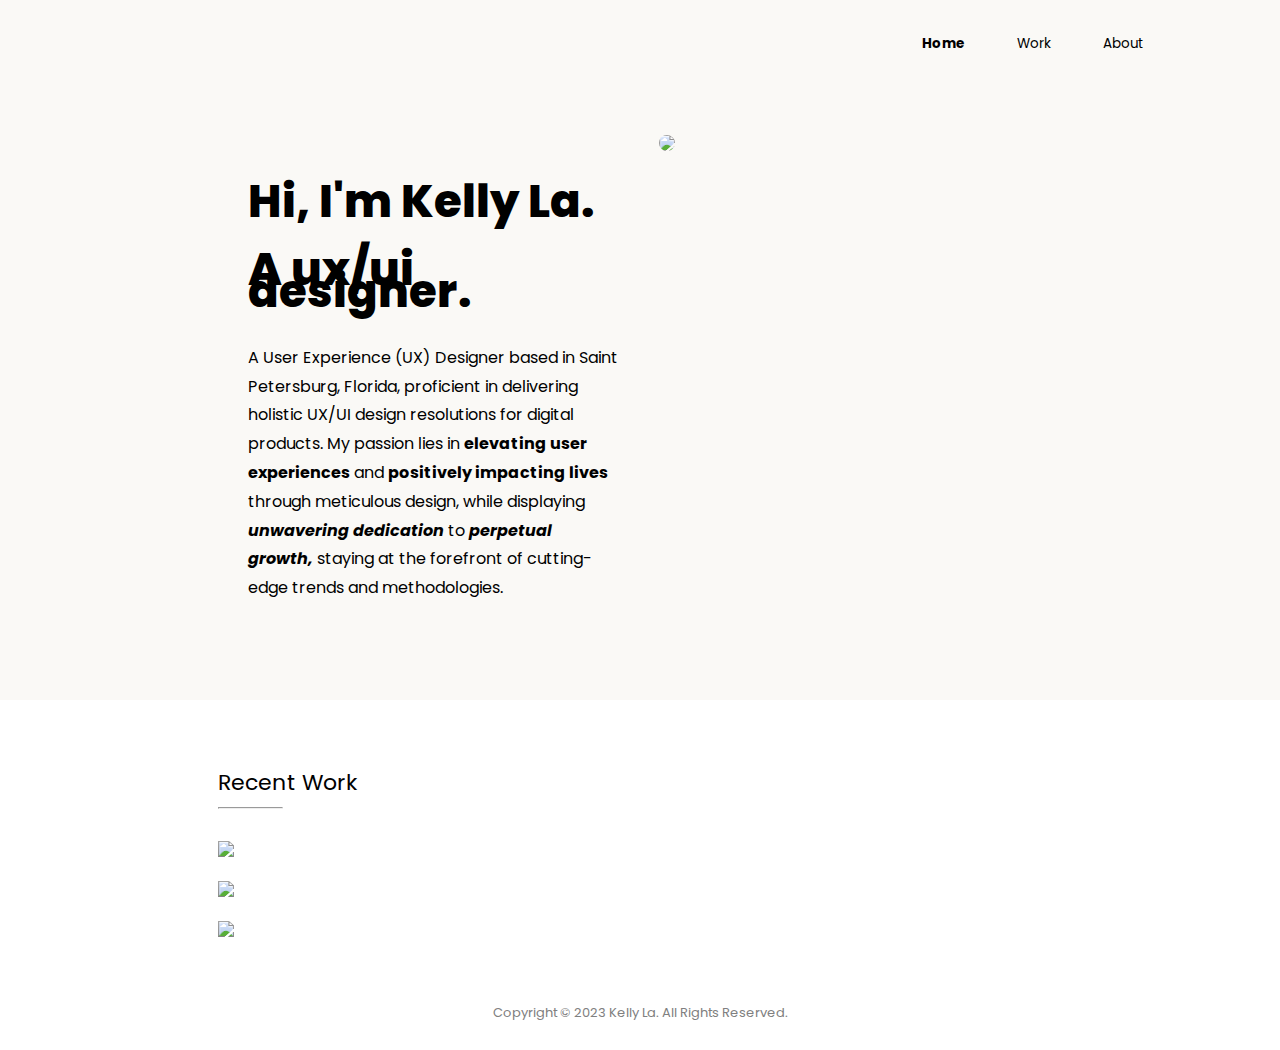
==== index.html @ 286814a4 "Add files via upload" ====
<!DOCTYPE html>
<html>
<head>
<title>W3.CSS Template</title>
<meta charset="UTF-8">
<meta name="viewport" content="width=device-width, initial-scale=1">

<script type="text/javascript" src="javascript.js"></script>
<link rel="preconnect" href="https://fonts.googleapis.com">
<link rel="preconnect" href="https://fonts.gstatic.com" crossorigin>
<link href="https://fonts.googleapis.com/css2?family=Poppins:ital,wght@0,200;0,300;0,400;0,500;0,600;1,200;1,300;1,400;1,500;1,600&display=swap" rel="stylesheet">

<link rel="stylesheet" type="text/css" href="styles/index.css"> </head>

<body>


<div class="containerImagecoverImage">


  <body style="background-color:white;">

    <div class="navbar">

      <div class="hover1">
      <a href="aboutMe.html">About</a>
      </div>

      <div class="dropdown">

        <button class="dropbtn">Work


          <i class="fa fa-caret-down"></i>
        </button>
        <div class="dropdown-content">
          <a href="finscanSetup.html">FinScan Premium Setup</a>
          <a href="finscanReports.html">FinScan Premium Reports</a>
          <a href="evently.html">Evently App</a>
        </div>
      </div>
      <div class="hover1">
        <a href="index.html"><b>Home</b></a>
      </div>
    </div>


    <div class="flex-parent-element">
      <div class="flex-child-element magenta">


        <h2 class="subheading">Hi, I'm Kelly La.<br><br><br>A ux/ui designer.

          <p class="describe">A User Experience (UX) Designer based in Saint Petersburg, Florida, proficient in delivering holistic UX/UI design resolutions for digital products. My passion lies in <strong>elevating user experiences</strong> and <strong>positively impacting lives</strong> through meticulous design, while displaying <i><b>unwavering dedication</i></b> to <b><i>perpetual growth,</i></b> staying at the forefront of cutting-edge trends and methodologies.

          </p></h2>




      </div>

<br><br>
      <div class="flex-child-element green">
        <div class="container">
          <br><br>
          <div class="box">

            <img class="logo" src="images/circle.jpg"></img>



          </div>


      </div>
    </div>
    </div>


</div>

<!-- <section> -->

<div id="eventlySection" >



<br><br>
<!-- <img src="images/project1_overview.jpg"></img> -->
<div class="flex-parent-element2">
  <div class="flex-child-element magenta2">  <div class="ProjectTitle">Recent Work</div>
  <hr style="width:7.5%;text-align:left;margin-left:0">

  <br>

  <a href="finscanSetup.html"> <img class="card" src="images/setup.jpg"></img></a>

  <br>

  <a href="finscanReports.html"> <img class="card" src="images/report.jpg"></img></a>

  <br>

  <a href="evently.html"> <img class="card" src="images/evently.jpg"></img></a>



</div>
</div>

<br><br>
<footer>
  <div class="copyright">Copyright © 2023 Kelly La. All Rights Reserved.</div>

    <div class="socialMedia">

      <a href="https://dribbble.com/kellyla0505/about">
        <img src="images/d.png" alt="">
      </a>


      <a href="mailto:kellyla0505@gmail.com">
        <img src="images/mail.png" alt="">
      </a>

      <a href="https://www.linkedin.com/in/kelly-la-a8170a180/">
        <img src="images/linkedin.png" alt="">
      </a>





    </div>
</footer>










</div>


</div>


</div>

</div>







</div>


















</body>

</html>
---- styles/index.css ----
body{
    margin:0;
    font-family: 'Poppins', sans-serif;
    background-color:#FFFFFF;
    line-height: 1.5;

}

h2.overviewHeading{
    width: 900px;
    margin-left: 20px;


}

div.ProjectTitle{
    font-size: 22px;
    font-weight: light;
}
.parent1 {
    border: 0;
    margin: 0rem;
    padding: 2rem 2rem;
    text-align: center;
  }
  .child1 {
    display: inline-block;
    border: 0;
    padding: 1rem 1rem;

  }

  .flex-parent-element2 {
    display: flex;
    width: 100%;

  }





  .flex-parent-element {
    display: flex;
    width: 100%;
  }

  .flex-child-element {
    flex: 1;

    margin: 18px;
  }

  .flex-child-element:first-child {
    margin-right: 20px;
  }

#eventlySection {
    margin-left: 200px;
    margin-right: 200px;

    justify-content: space-around;
    background-color: white;
}

h2 {
    font-family: 'Poppins',sans-serif;
    font-weight: normal;
    font-size: 13pt;
}

.process{
    height:90%;
    text-align: center;
    display: block;
     margin-left: auto;
    margin-right: auto;
    width: 65%;
}

.existing{
    height:90%;
    text-align: center;
    display: block;
     margin-left: auto;
    margin-right: auto;
    width: 55%;
}

.excel{
    height:100%;
    display: block;
     margin-left: auto;
    margin-right: auto;
    width: 55%;
}

.containerImage {
    position: relative;
    color: black;
    width: 100%;
    height: 100%;
}

.containerImagecoverImage{
  width:100%;
  height:700px;
  background-color: 	#FAF9F6;


}


.middle {
    text-align: center;
    font-family: 'Poppins', sans-serif;
    line-height: 1.5;
}

.coverImage {
    background-color:#000000;
    width: 2000px;
    margin: 0 auto;
    justify-content: space-around;
}

.coverImage1,
.imageCenter {
    display: block;
    margin-left: auto;
    margin-right: auto;
    width: 60%;
}

p.header {
    text-align: center;
    font-family: 'Poppins', sans-serif;
    font-weight: 500;
    font-size: 22px;
}

h2 {
    font-size: 17px;
    color: black;
    font-weight: 500;
}

p {
    font-family: 'Poppins',sans-serif;
    font-size: 10.5pt;
    margin: 20px;
}

.projectDetailH2{
    font-size: 21px;
    color: black;
    margin: 0px;
    font-weight: 600;

}

div.projectDetailsH33{
    font-size: 60pt;
    color: rgb(235, 0, 0);
    margin: 0px;
}

div.projectDetailH33{
    font-size: 14.5px;
    font-style: italic;
    font-weight: 400;
}

b.title{
    font-size: 14px;
    color: rgb(255, 0, 0);
    margin: 15px;
}

b.title2{
    font-size: 14px;
    color:green;
    margin: 15px;
}

p.caption{
    font-size: 14.5px;
    font-weight: 600;
    margin: 22px;
}

p.caption2{
    font-size: 13px;
    color: black;
    margin: 25px;
    font-weight: 300;
}

b.title3:after {
    content: '';
    display: block;
    border-bottom: 2px solid white;
    margin-bottom: -2px;
    max-width: 200px;
  }
.projectDetailH3 {
    font-size: 15pt;
    color: black;
    margin: 20px;
}
.projectDetailsSection {
    margin: 20px;
    background-color: #cce6ff;
}

#targetSection.projectDetailsSubSection{
    background-color: #cce6ff;
}
#challengeSection {
    width: 1300px;
    margin: 0 auto;
    justify-content: space-around;
    background-color: rgb(255, 255, 255);
}

figcaption {
    margin-bottom: 100px;
}

#targetSection {
    width: 1300px;
    margin: 0 auto;
    justify-content: space-around;
    background-color: white;
}

#personaSection {
    width: 1300px;
    margin: 0 auto;
    justify-content: space-around;
    background-color: white;
}

#interviewSection {
    width: 1300px;
    margin: 0 auto;
    justify-content: space-around;
    background-color: #cce6ff;
}



.insightCaption {
    text-align: center;
}

#methodSection {
    width: 1300px;
    margin: 0 auto;
    justify-content: space-around;
    background-color: white;
}

/* .child1 {
    float:left;
    width: 500px;
    text-align: left;
}
.child2 {
    float:right;
} */

.parent1,
.parent2 {
    display: flex;
}

.parent1 img {
    margin-right: 0;
    display: block;
    width: 30%;
}

.parent1 p {
    width: 300px;
    margin-left: 200px;
}

.parent2 p {
    width: 300px;
    margin-left: 500px;
}

.parent2 img {
    margin-right: 0;
    display: block;
    width: 40%;
}


#architectureSection {
    width: 1300px;
    margin: 0 auto;
    justify-content: space-around;
    background-color: white;
}


/* NAVBAR */



/* body {
            background-color: rgb(255, 255, 255);
            margin-right: 300px;
            margin-left: 300px;
          } */

#wrap {
    width: 100%;
    height: 50px;
    margin: 0;
    z-index: 99;
    position: relative;
    background-color: #ffffff;
}



div.container1 {
    display: flex;  /* <---------- required */
}

div.childone,.childtwo {
    flex: 1;  /* <---------------- required */
}

.problemstatement{
    margin-left: -35x;
    margin-right: auto;
    width:90%;
}


.green{
    margin-left: auto;
    margin-right: auto;
    display:block;
    width:90%;
}

.green1{
    margin-left: auto;
    margin-right: auto;
    display:block;
    width:100%;}

 .card{
        margin-left: auto;
        margin-right: auto;
        display:block;
        width:100%;}




 .green3{
        margin-left: auto;
        margin-right: auto;
        display:block;
        width:80%;
    }
.redesign{
    margin-left: auto;
    margin-right: auto;
    display:block;
    width:100%;
}
h1.maintitle{
    margin-left:220px;
    font-size: 30px;
    font-weight: 900;
}

 p.text2{
    margin-top: 20px;

    font-weight: 700;
    font-size: 18px;
    text-align: center;



 }

p.text{
    margin-top: 20px;
    margin-left: 55px;
    margin-right: 45px;
    font-size: 13px;
    font-family: 'Poppins', sans-serif;
 }

 ul.text1,p.text1{
    margin-left: 2px;
    font-size: 14.5px;
    line-height: 1.5;
    font-weight: 300;
 }


 p.details{
    margin-left: 2px;
    font-size: 13px;


 }

 li.bullet{
    font-size: 13px;
    line-height: 1.5;
    font-weight: 350;
    font-style: italic;
 }

 li.bullet2{
    font-size: 13px;
    line-height: 1.5;
    font-weight: 350;
    font-style: italic;
 }

 h3.subheader{
    font-size: 16px;
    font-weight: 600;
    margin-bottom: -15px;
 }

h3.subheader1{
    font-size: 14.5px;
    font-weight: 600;
}

p.text4{
    margin-left: 2px;
    font-size: 13px;
    line-height: 1.5;
    font-weight: 300;
 }

 p.text5{
    margin-left: 20px;
    font-size: 12px;
    line-height: 1.5;
    font-weight: 300;
 }

 h3.italic{
    font-size: 14.5px;
    font-style: italic;
 }

 h2.title23{
    margin-left: 100px;;
 }

 p.details23{
    margin-left:100px;
 }


 div.navbar {

    margin-right: 100px;


  }

  .navbar a {
    float: right;
    font-size: 13.5px;
    color: black;
    text-align: center;
    padding: 14px 16px;
    text-decoration: none;
    margin-right: 20px;
    margin-top: 20px;
  }

  .dropdown {
    float: right;
    overflow: hidden;
    margin-top: 20px;
    margin-right: 20px;


  }

  .dropdown .dropbtn {
    font-size: 13.5px;
    border: none;
    outline: none;
    color: black;
    padding: 14px 16px;
    font-family: 'Poppins';
    margin: 0;
    background-color: inherit;
  }



  .dropdown-content {
    display: none;
    position: absolute;
    min-width: 160px;
    box-shadow: 0px 8px 16px 0px rgba(0,0,0,0.2);
    z-index: 1;
  }

  .dropdown-content a {
    float: none;
    color: black;
    padding: 12px 16px;
    text-decoration: none;
    display: block;
    text-align: left;
  }

  .dropdown-content a:hover {
    font-weight: 700;
  }

  .dropdown:hover .dropdown-content {
    display: block;
  }

  .hover1 a:hover {
    font-weight: 700;
  }




  .logo{
    width: 480px;
    border-radius: 100%;
    background: #FAF9F6;
    cursor: pointer;
}
.text{
    font-size: 20px;
}
.text:hover, .box:hover{
    animation: bounce 1s linear;
}
@keyframes bounce{
    20%,50%,80%,to{
        transform: translateY(0);
    }
    40%{
        transform: translateY(-30px);
    }
    70%{
        transform: translateY(-15px);
    }
    90%{
        transform: translateY(-4px);
    }
}

h2.subheading{
    font-size: 45px;
    line-height: .5;
    font-weight: 800;
    margin-left: 230px;
    margin-top: 105px;

}

p.describe{
    font-size: 16px;
    line-height:1.8;
    margin-left: 0px;
    margin-top: 40px;
    font-weight: 400;
}

.card:hover{
    animation: bounce 1s linear;


}

.copyright{
    text-align: center;
    font-size: 13px;
    color:gray

}

.socialMedia{
    text-align: center;
}

.socialMedia img{
    width: 24px;
    margin: 10px 8px;
}

.socialMedia a{
    color:white;
}
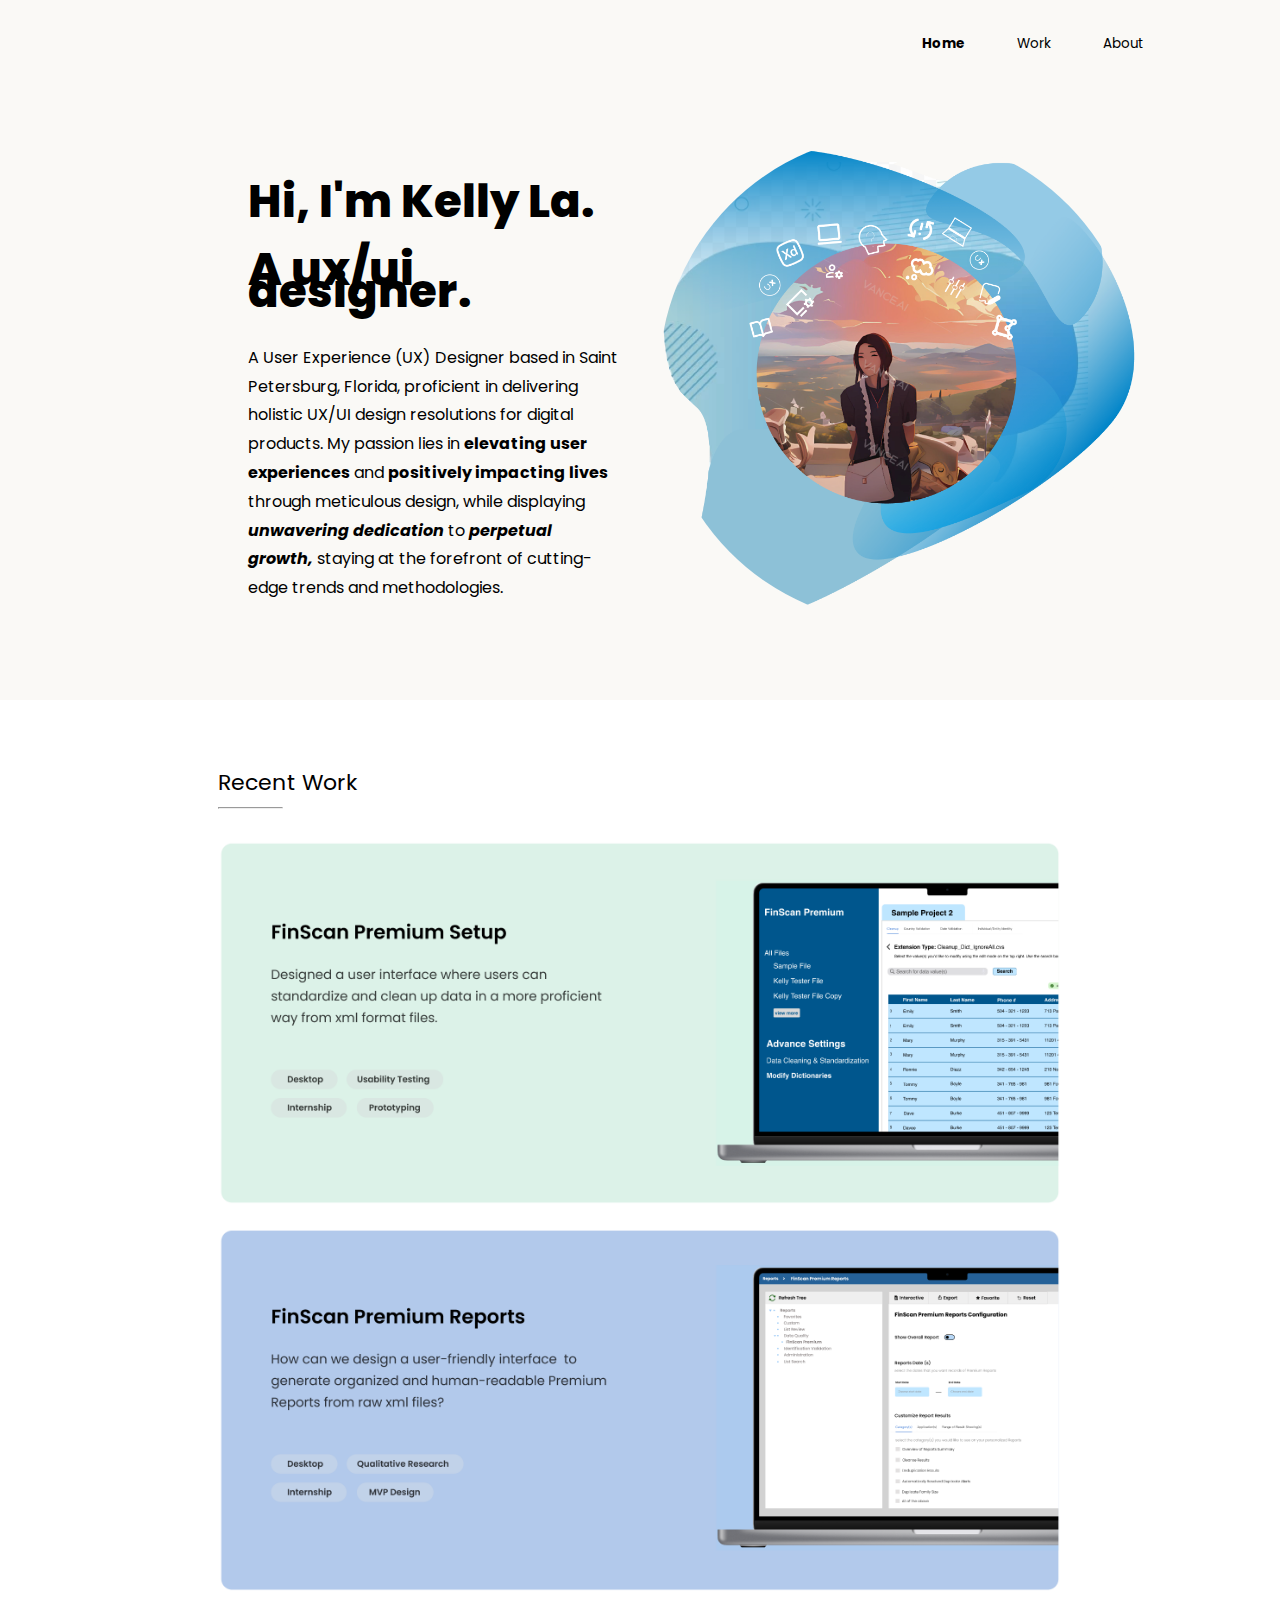
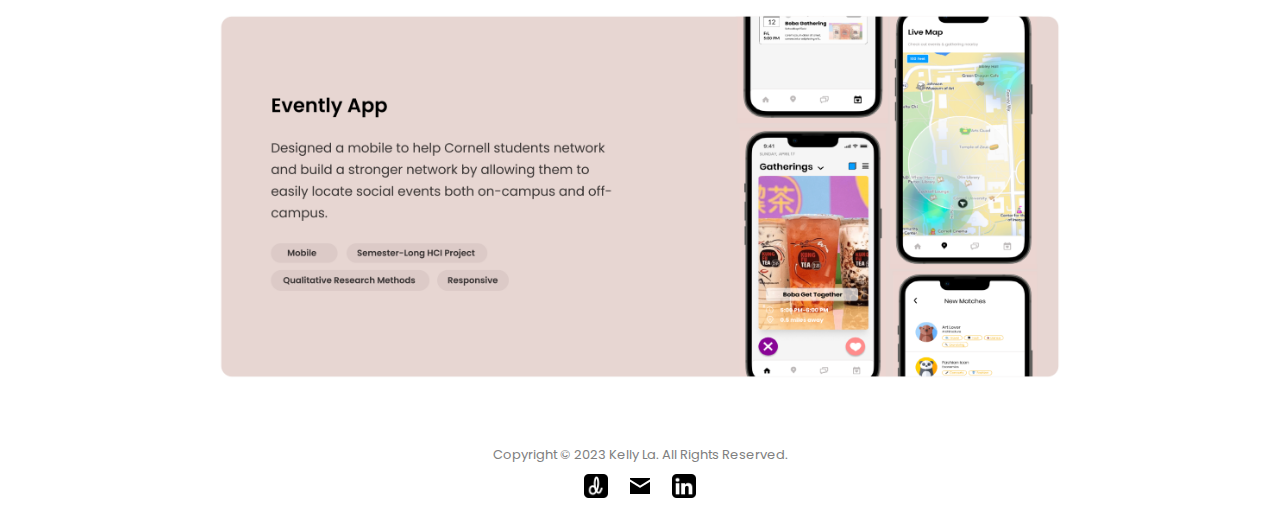
==== commit 799bad99: "page title" ====
--- a/index.html
+++ b/index.html
@@ -2,7 +2,7 @@
     <!DOCTYPE html>
 <html>
 <head>
-<title>W3.CSS Template</title>
+<title>Kelly La's Portfolio</title>
 <meta charset="UTF-8">
 <meta name="viewport" content="width=device-width, initial-scale=1">
 
